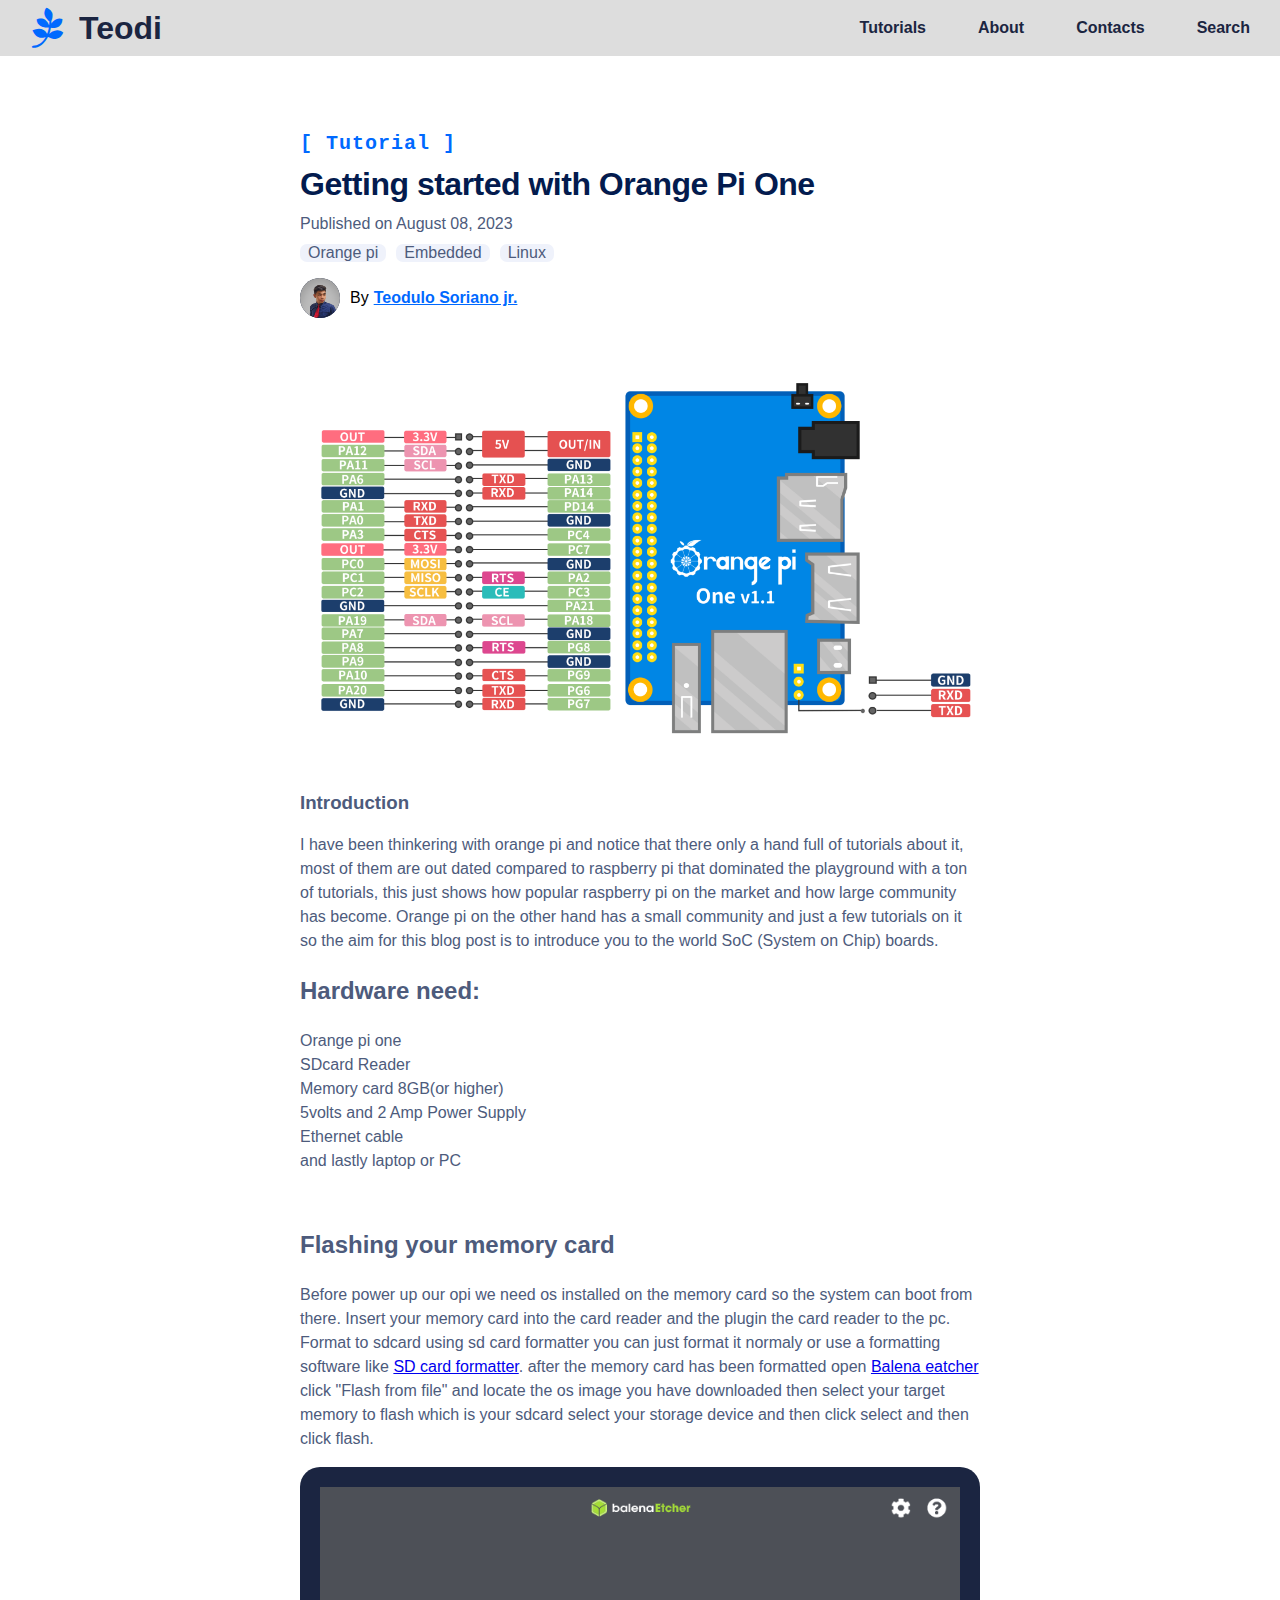
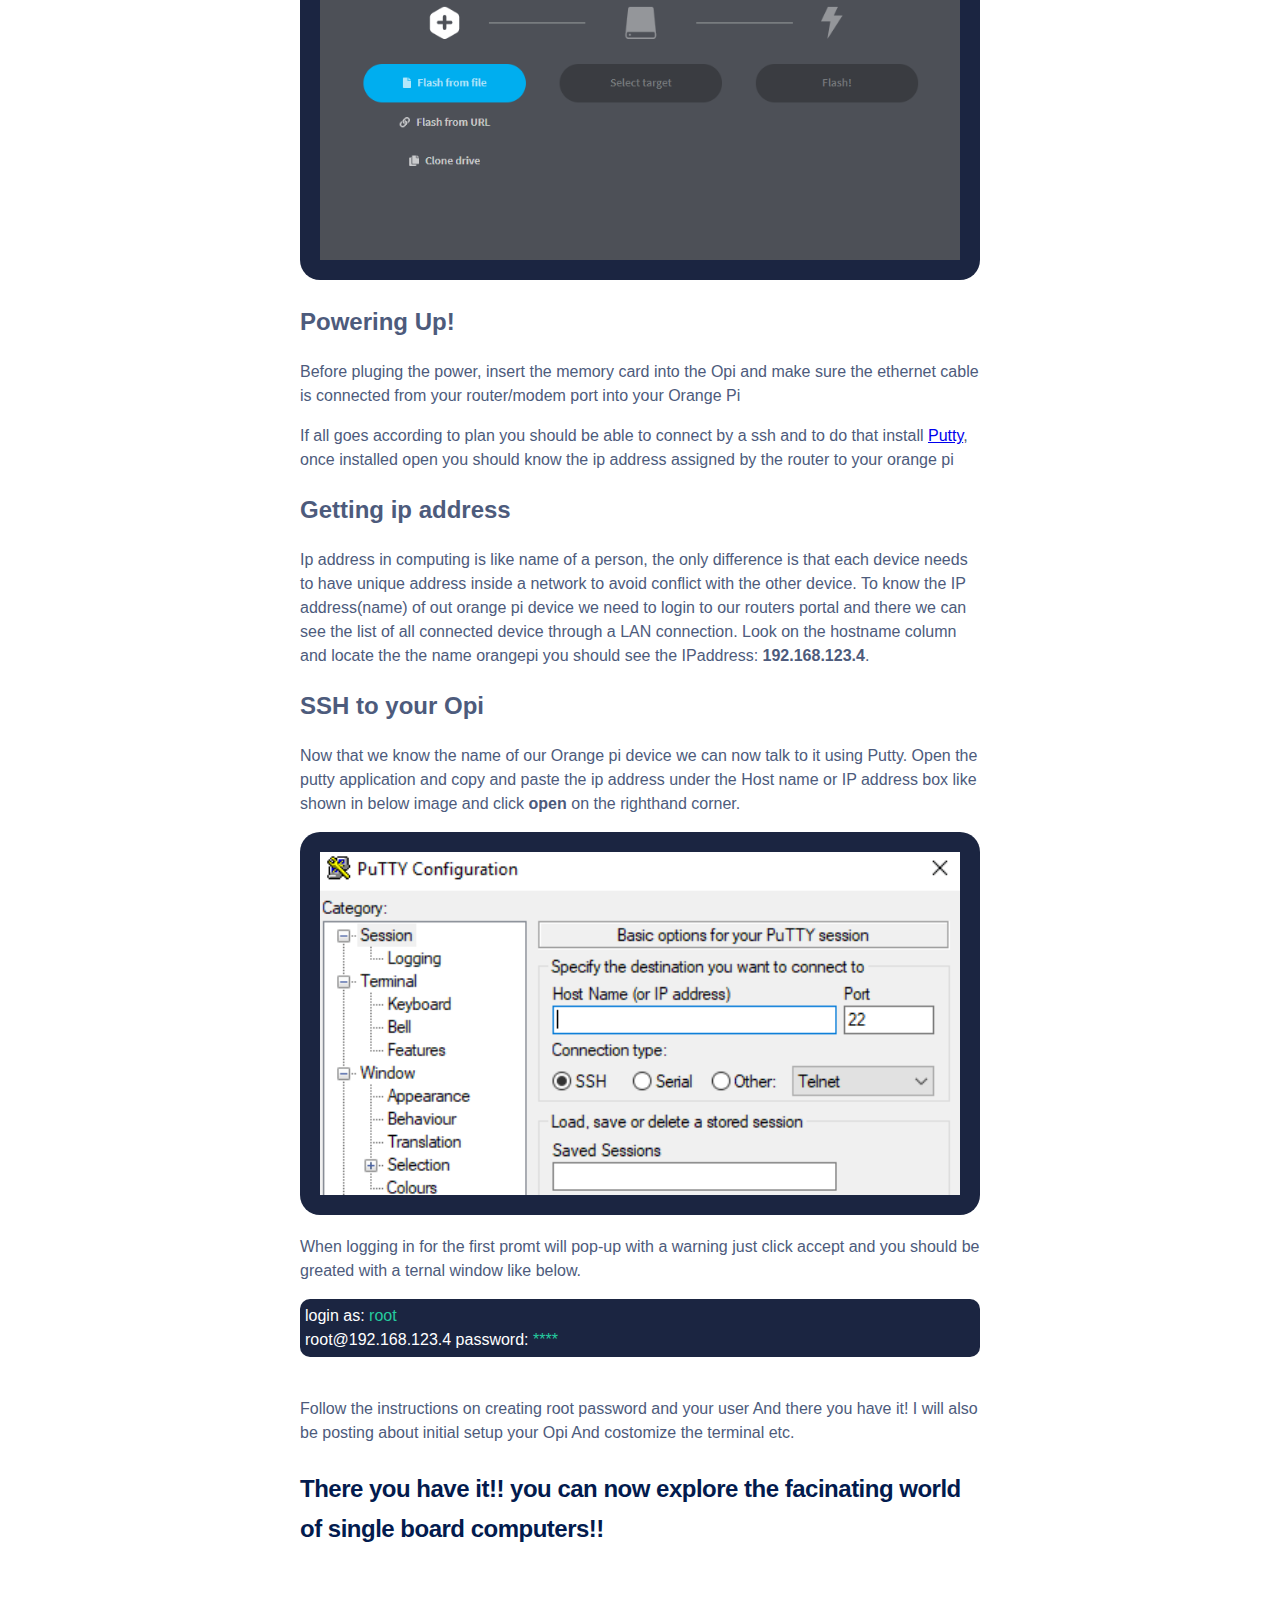
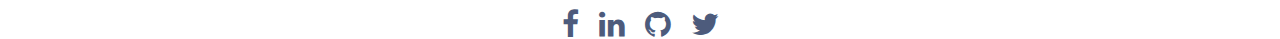
==== index.html @ 84cf5906 "maked the introduction editable" ====
<!DOCTYPE html>
<html lang="en">
<head>
    <script src="blogging.js"></script>
    <link rel="stylesheet" href="blogging.css">
    <link rel="stylesheet" href="https://cdnjs.cloudflare.com/ajax/libs/font-awesome/4.7.0/css/font-awesome.min.css">
    <meta charset="UTF-8">
    <meta http-equiv="X-UA-Compatible" content="IE=edge">
    <meta name="viewport" content="width=device-width, initial-scale=1.0">
    <title>Teodie</title>
</head>
<body >
    <header>
        
        <div class="logo_con">
            <!-- <div class="logo_img"></div> -->
            <i class="fa fa-pagelines" id="logo"></i>
            <a id="logo_text" href="#">Teodi</a>
        </div>
        
        <div class="nav__container" id="nav_container"> 
            <nav>
                <ul id="nav_ul" class="nav_ul">
                    <!-- <li><a href="#">Embedded</a></li>
                    <li><a href="#">Orange Pi</a></li> -->
                    <li><a href="#">Tutorials</a></li>
                    <li><a href="#">About</a></li>
                    <li><a href="#">Contacts</a></li>
                    <li><a href="#">Search</a></li>
                    <!-- <li><i class="nav_close" id="close_nav">x</i></li> -->
                </ul>


            </nav>
        </div>

        <label class="burger_menu" id="burgerm" >
            <input id="chk" type="checkbox" onchange="toggle()" />
        </label>
    </header>

    <div class="content_container">
        <div class="left_aside_container">
            <!-- <aside></aside> -->
        </div>
        <div class="section_container">
            <section>
                <div class="section_header">
                    <h4 class="type">[ Tutorial ]</h4>
                    <h1 class="title">Getting started with Orange Pi One</h1>
                </div>
                <div class="section_data">
                    <div class="published_date">Published on August 08, 2023</p></div>
                    <ul class="related_list">
                        <li>Orange pi</li>
                        <li>Embedded</li>
                        <li>Linux</li>
                    </ul>
                    <div class="section_author">
                        <!-- author image  -->

                        <div style="  height: 40px; width: 40px; border-radius: 20px; background-color: rgb(27, 37, 65); border: 0;">
                            <img src="./assets/img/teodulo.png" id="author_img">
                        </div>
                        
                        <p><p>By</p></a><a href="#" class="author_name">Teodulo Soriano jr.</a></p>
                    </div>
                </div>
                <!-- image for the blog  -->
                <img src="assets/img/opione.png" class="blog_img" alt="blogging image">
            </section>

            
            <section class="blogging_section">
                <h3>Introduction</h3>
                <p contenteditable="true">I have been thinkering with orange pi and notice that there only a hand full of tutorials about it, most of them are out dated compared to raspberry pi that dominated the playground with a ton of tutorials, this just shows how popular raspberry pi on the market and how large community has become. Orange pi on the other hand has a small community and just a few tutorials on it so the aim for this blog post is to introduce you to the world SoC (System on Chip)  boards.</p>
                
                <h2>Hardware need:</h2>

                <p>
                    Orange pi one <br>
                    SDcard Reader <br>
                    Memory card 8GB(or higher) <br>
                    5volts and 2 Amp Power Supply<br>
                    Ethernet cable <br>
                    and lastly laptop or PC
                </p>
                <!-- just space -->
                      <br>
                <h2>Flashing your memory card</h2>

                <p>Before power up our opi we need os installed on the memory card so the system can boot from there.
                    Insert your memory card into the card reader and the plugin the card reader to the pc.
                    Format to sdcard using sd card formatter you can just format it normaly or use a formatting 
                    software like <a href="https://www.sdcardformatter.com/" target="_blank">SD card formatter</a>.
                    after the memory card has been formatted open
                    <a href="https://etcher.balena.io/" target="_blank">Balena eatcher</a>
                    click "Flash from file" and locate the os image you have downloaded then select your
                    target memory to flash which is your sdcard select your storage
                    device and then click select and then click flash.
                </p>

                <img class="tutorial_images" src="assets/img/balena.PNG" alt="balena ">

                <h2>Powering Up!</h2>

                <p>Before pluging the power, insert the memory card into the Opi 
                    and make sure the ethernet cable is connected from your router/modem
                    port into your Orange Pi
                </p>
                <p>If all goes according to plan you should be able to connect
                     by a ssh and to do that install <a href="https://www.putty.org/?paipat" target="_blank">Putty</a>, 
                     once installed open you should know the ip address assigned by the router to your orange pi</p>

                <h2>Getting ip address</h2>
                <p>Ip address in computing is like name of a person, 
                    the only difference is that each device needs 
                    to have unique address inside a network to avoid
                    conflict with the other device. To know the IP address(name)
                    of out orange pi device we need to login to our routers portal
                    and there we can see the list of all connected device through 
                    a LAN connection. Look on the hostname column and locate the the name 
                    orangepi you should see the IPaddress: <b>192.168.123.4</b>.
                </p>

                <h2 id="ssh_image">SSH to your Opi</h2>
                <p>Now that we know the name of our Orange pi device we can now
                    talk to it using Putty. Open the putty application
                    and copy and paste the ip address under the Host name
                    or IP address box like shown in below image
                    and click <b>open</b> on the righthand corner.
                    
                </p>
                <img class="tutorial_images" src="assets/img/ssh.png" alt="sshimg">

                <p>When logging in for the first promt will pop-up with a warning
                    just click accept and you should be greated with a ternal
                    window like below.
                </p>

                
                <div class="code_container">
                    <p>login as: <a>root</a> <br>
                        root@192.168.123.4 password: <a>****</a>
                    </p>
                </div>

                <p> <br> Follow the instructions on creating root password and your user And there you have it!  
                    I will also be posting about initial setup your Opi And
                    costomize the terminal etc.
                </p>

                <h1>There you have it!! you can now explore the facinating world of single board computers!!</h1>

                <footer>
                    <i class="fa fa-facebook"></i>
                    <i class="fa fa-linkedin"></i>
                    <i class="fa fa-github"></i>
                    <i class="fa fa-twitter"></i>
                </footer>

            </section>
        </div>

        <div class="right_aside_container">
            <!-- <aside></aside> -->
        </div>
    </div>

    

</body>
</html>
---- blogging.css ----
:root {

  /*=============== NAV BAR variables ===============*/
  --header-bkg-color: rgb(221, 221, 221);
  --header-hight: 3.5em;


  /*=============== COLOR VARIABLES ===============*/
  --lightblue-color: rgb(0, 105, 255);
  --darkblue-color: rgb(27, 37, 65);
  --background-color: white;
  --content-text-color: rgb(77, 91, 124);

}

* {
  box-sizing: border-box;
  margin: 0px;
  padding: 0px;
}

body {
  margin: 0;
  padding: 0;
  background-color: var(--background-color);
  font-family: Inter, sans-serif;
}

header {
  background-color: var(--header-bkg-color);
  height: var(--header-hight);
  display: flex;
  align-items: center;
  justify-content: space-between;
  width: 100%;
  position: fixed;
  z-index: 2;
}

.logo_con {
  display: flex;
  align-items: center;
  justify-content: center;
  gap: 1em;
  margin-left: 2em;
}


.logo_con a {
  text-decoration: none;
  color: rgb(27, 37, 65);
  font-family: Epilogue,sans-serif;
  font-size: xx-large;
  font-weight: 600;
}


.nav__container {
  align-items: center;
}

/* para maging kalinya nya yung mga search nav button  */
nav {
  display: flex;
}

nav ul {
  list-style: none;
  margin: 0;
  padding: 20px;
  display: flex;
  gap: 2em;
}

nav li{
  list-style: none;
  padding: 10px;
}

nav li:hover {
  border-radius: 10px;
  background-color: rgb(239, 242, 251);
}


nav a {
  text-decoration: none;
  color: rgb(27, 37, 65); /* White font color */
  font-family: Epilogue,sans-serif;
  font-weight: 600;
}


.logo_img {
  height: 40px;
  width: 40px;
  border-radius: 10px;
  background-color: rgb(27, 37, 65);
  border: 0;
  /* margin-left: 1.5em; */
  
}

.code_container a {
  list-style: none;
  color: rgb(37, 203, 159);
}

.searchbtn{
  padding: 5px;
}

.search-box {
  display: flex;
  align-items: center;
}

.search-box input[type="text"] {
  padding: 5px;
}

.nav__container {
  display: flex;
}

h4 {
  display: block;
  margin-block-start: 1.33em;
  margin-block-end: 1.33em;
  margin-inline-start: 0px;
  margin-inline-end: 0px;
  font-weight: bold;
}

h1 {
  color: rgb(3, 27, 78);
  font-family: Epilogue, sans-serif;
  font-size: 24px;
  font-style: normal;
  font-weight: bold;
  letter-spacing: -0.5px;
  line-height: 40px;
  margin: 0px;
  padding: 0px;
  word-break: break-word;
}

.content_container {
  display: flex;
  align-items: center;
  justify-content: space-between;
  padding: 0px 20px 10px 20px;
  gap: 1em;
}

.left_aside_container {
  width: 10em;
  height: 100em;
  flex-grow: 1;
  background-color: grey;
  height: 100%;
}

.section_container {
  width: 10em;
  height: 100em;
  flex-grow: 5;
  border-radius: 2em;
  /* background-color: gray; */
  margin-top: 7em;
}

.right_aside_container {
  width: 10em;
  height: 100em;
  flex-grow: 1;
  background-color: grey;
  height: 100%;
}


footer {
  font-size: 30px;
  display: flex;
  align-items: center;
  justify-content: center;
  gap: 20px;
  margin: 2em;
  
}

.burger_menu {
  display: none;
}

.type{
  font-family: "JetBrains Mono", monospace;
  font-size: 20px;
  font-style: normal;
  font-weight: bold;
  letter-spacing: 1px;
  line-height: 24px;
  margin: 20px 0px 8px;
  text-transform: capitalize;
  color: rgb(0, 105, 255);
}


.published_date {
    color: rgb(77, 91, 124);
    font-size: 16px;
    line-height: 24px;
    margin: 8px 0px;
}

.title {
  font-size: 32px;
  font-family: Inter, sans-serif;
}


.related_list {
  display: flex;
  gap: 10px;
  flex-flow: wrap;
}

.related_list li {
  list-style: none;
  background: rgb(239, 242, 251);
  border-radius: 7px;
  padding: 0px 8px;
  -webkit-text-fill-color: rgb(77, 91, 124);
}

.section_author {
  display: flex;
  align-items: center;
  gap: 5px;
  margin-top: 16px;
}

.author_name {
  font-weight: 600;
  color: rgb(0, 105, 255);
  text-decoration: none;
  font-family: Inter, sans-serif;
  text-decoration: underline;
  
}

.blog_img {
  border-radius: 24px;
  display: block;
  margin: 40px 0px;
  width: 100%;
}

#author_img {
  border-radius: 50%;
}

img {
  height: 100%;
  width: 100%;
}

/* ---------------------------Blogging Section--------------------------------------- */

.blogging_section {
  color: var(--content-text-color);
  font-size: 16px;
  position: relative;
  /* i have a problem when i scroll up the fixed nav bar goes behind the text i fixed this by puttin zindex 2 in header and zindex 0 on the blogging section */
  z-index: 0;
}

.blogging_section h1, .blogging_section h2, .blogging_section h3,
.blogging_section h4, .blogging_section h5, .blogging_section h6,
.blogging_section p {
  margin: 1em 0;
}

.blogging_section p {
  line-height: 1.5;
}

.blogging_section img {
  border-radius: 20px;
}

.code_container {
  background-color: var(--darkblue-color);
  border-radius: 10px;
  overflow: auto;
  overflow-wrap: normal;
}

.code_container p {
  color: var(--background-color);
  padding: 5px;
  margin: 0;
  white-space: nowrap;
}


.tutorial_images {
  padding: 20px;
  background-color: var(--darkblue-color);
}

/* ------------------------------------------------------------------ */


/* Add responsive styles for mobile */
@media (max-width: 700px) {

  .code_container p{
    margin: 0;
  }

  .nav__container {
    position: fixed;
  }

  .author_name {
    font-weight: 900;

  }
  header{
    padding: 9px;
    z-index: 2;
  }

  .logo_con a {
    font-size: larger;
    font-weight: bolder;
  }
 
  .logoimg {
      height: 30px; /* Adjust logo height for mobile */
  }
  

  .logo_con {
    gap: 1em;
    margin-left: .5em;
  }


  /* For burger menu */
  .burger_menu {
    display: flex;
    flex-direction: column;
    cursor: pointer;
    position: absolute; /* This emables me to float the burger menu w/o interferring with the nav list being in column*/
    right: 15px; 
    gap: 6px;
  }

  .burger_menu::before,
  .burger_menu::after,
  .burger_menu input{
    content: "";
    display: flex;
    height: 3px;
    width: 25px;
    padding: 0;
    border-radius: 10px;
    background-color: rgb(27, 37, 65);
    border: 0;
    margin-right: 15px; 
    /* while slowly fading out and while shortening the width */
    transition: opacity 200ms ease-in-out, width 200ms;

    /* for the burger menu to rotate on the side rather than its center */
    transform-origin: left center;
  }

  .show_menu {
    align-items: self-start;
    justify-content: flex-end;
    gap: 2em;
    flex-direction: column-reverse;
    font-size: large;
    background-color: rgb(221, 221, 221);
    position: fixed;
    top: 0;
    right: -2%;
    width: 70%;
    height: 100%;
    box-shadow: -1px 0 4px rgba(14, 55, 63, 0.15);
    padding: 3rem;
    transition: .4s;
    margin-top: 1;
  }

  .burger_menu input {
    outline: none;
    appearance: none;
  }
  
    /* when the menu has bee checked rotate the upper and lower line */
  .burger_menu:has(input:checked)::before{
    rotate: 45deg;
  }

  .burger_menu:has(input:checked)::after {
    rotate: -45deg;
  }

  .burger_menu input:checked {
    opacity: 0;
    width: 0;
  }



  .nav_ul {
    align-items: self-start;
    justify-content: flex-end;
    gap: 2em;
    flex-direction: column-reverse;
    font-size: large;
    background-color: rgb(221, 221, 221);
    position: fixed;
    top: 0;
    right: -100%;
    width: 70%;
    height: 100%;
    box-shadow: -1px 0 4px rgba(14, 55, 63, 0.15);
    padding: 3rem;
    transition: .5s;
    margin-top: 1;
  }


  li a {
    font-weight: 900;
  }

  .type{
    font-size: 16px;
  }
}

@media(max-width: 200px){
  #logo_text {
    display: none;
  }
}

 #logo {
  /* color: rgb(27, 37, 65); */
  color: rgb(0, 105, 255);
  font-size: 40px;
 }

/* ---------------------------------------------------------- */
@media (max-width: 1070px){
  .right_aside_container {
    display: none;
  }
  .section_container {
    flex-grow: 1;
  }

  .left_aside_container, .right_aside_container{
    display: none;
  }

}
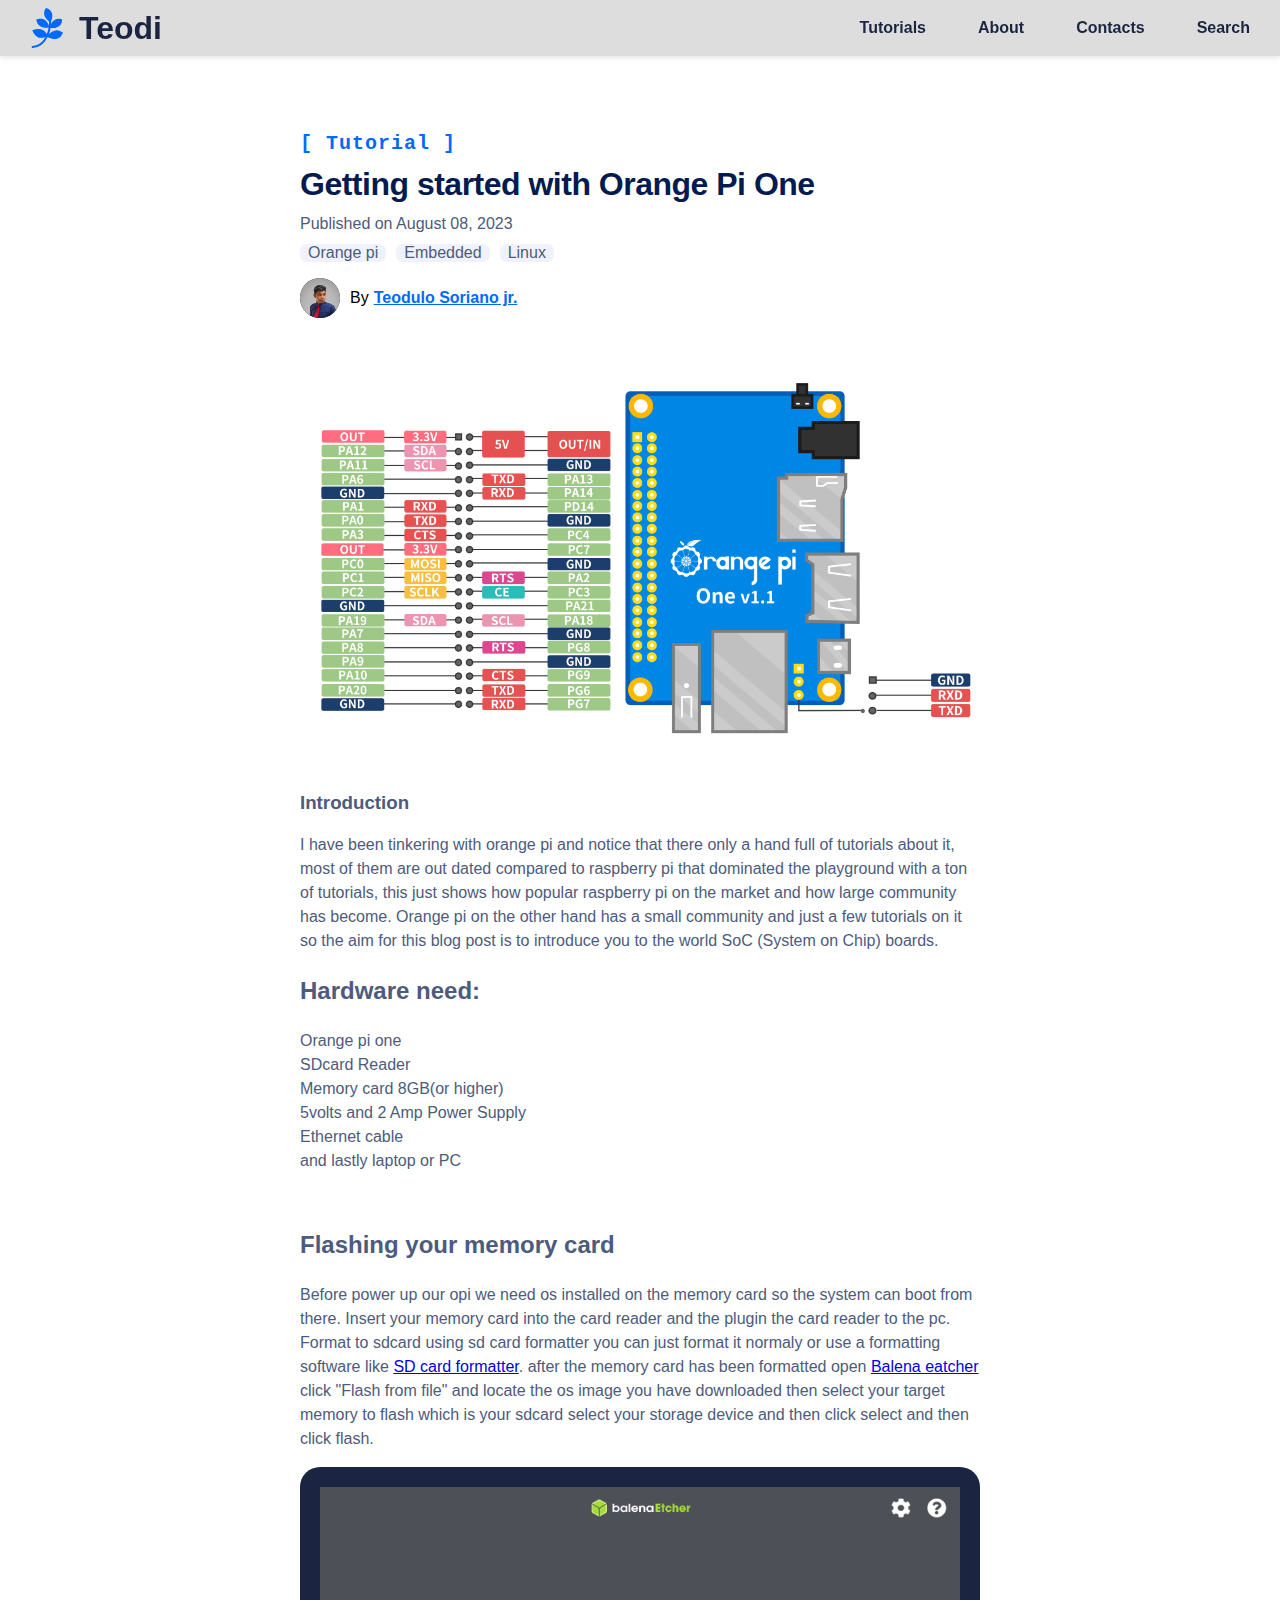
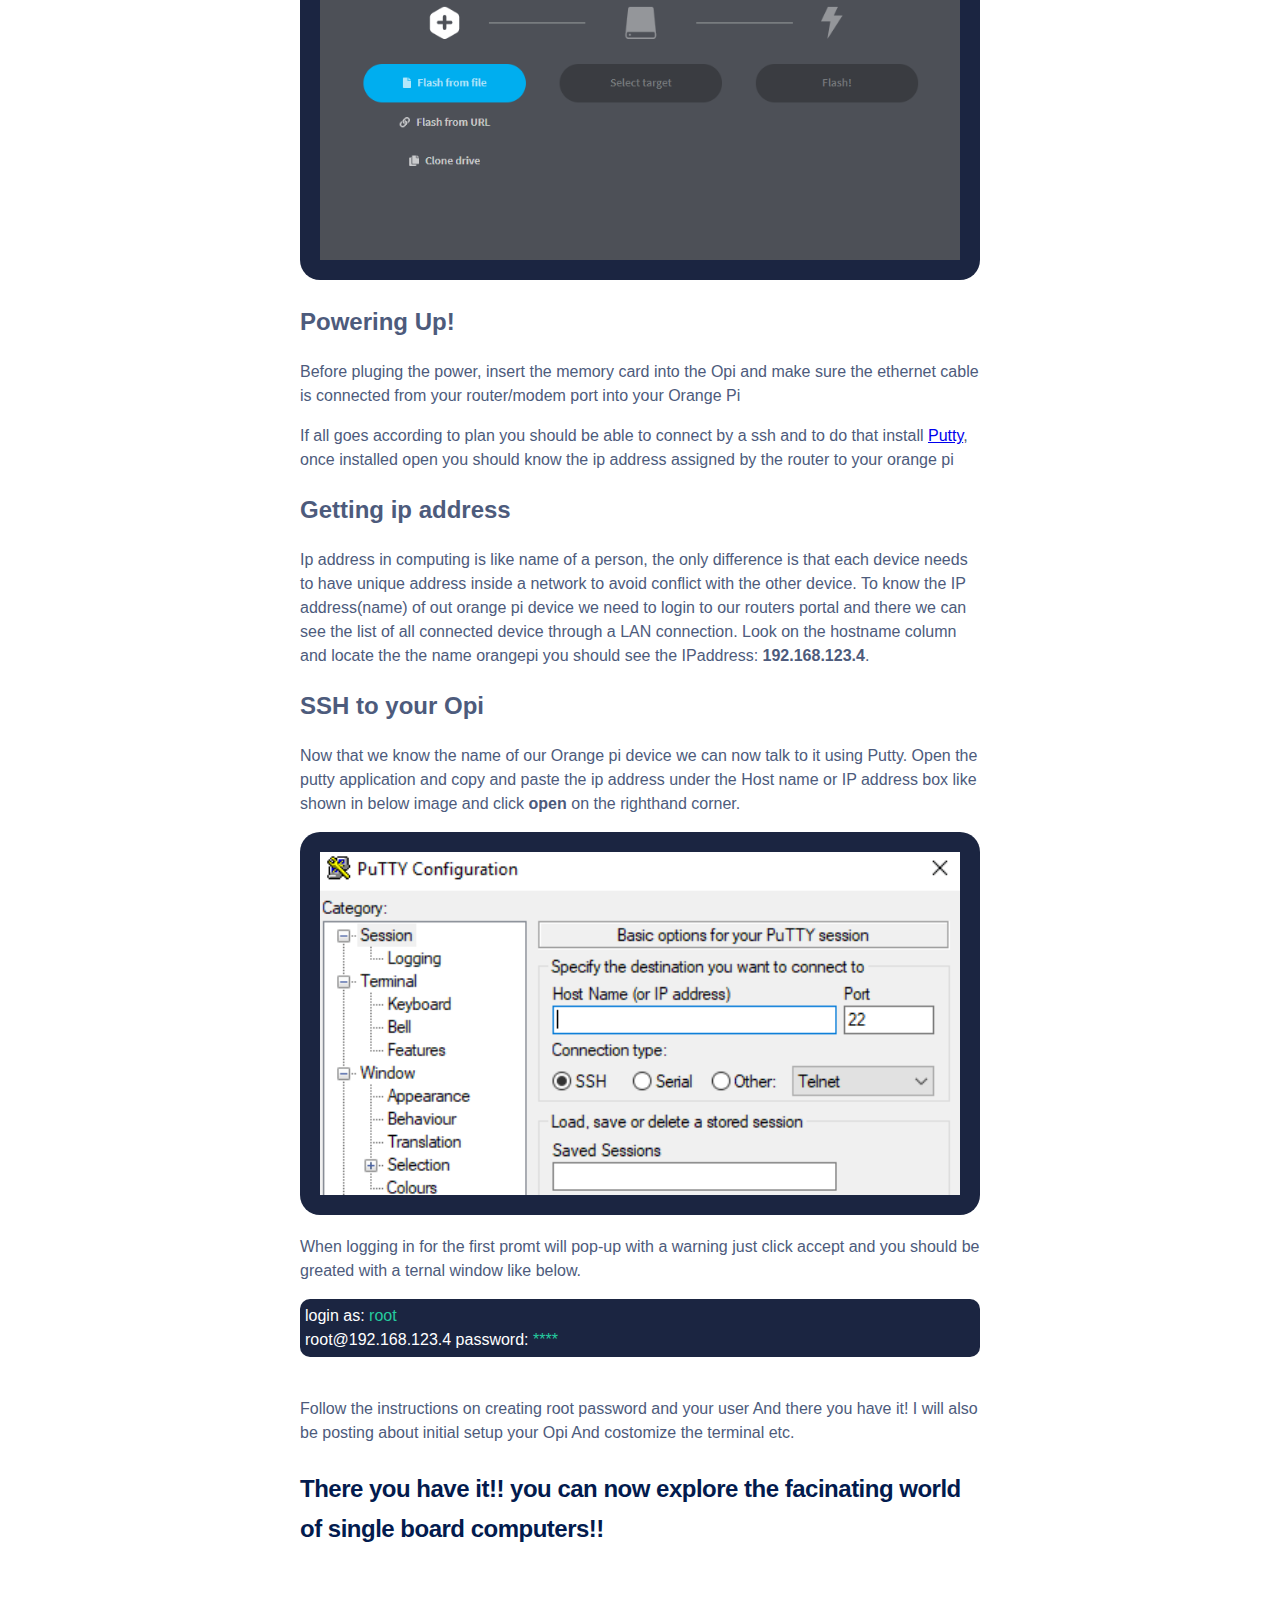
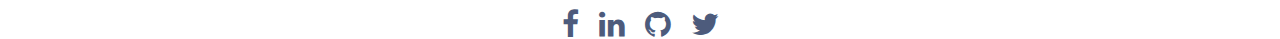
==== commit 8becd2c0: "added about html" ====
--- a/index.html
+++ b/index.html
@@ -7,7 +7,7 @@
     <meta charset="UTF-8">
     <meta http-equiv="X-UA-Compatible" content="IE=edge">
     <meta name="viewport" content="width=device-width, initial-scale=1.0">
-    <title>Teodie</title>
+    <title>Teodi</title>
 </head>
 <body >
     <header>
@@ -27,7 +27,6 @@
                     <li><a href="#">About</a></li>
                     <li><a href="#">Contacts</a></li>
                     <li><a href="#">Search</a></li>
-                    <!-- <li><i class="nav_close" id="close_nav">x</i></li> -->
                 </ul>
 
 
@@ -73,7 +72,7 @@
             
             <section class="blogging_section">
                 <h3>Introduction</h3>
-                <p contenteditable="true">I have been thinkering with orange pi and notice that there only a hand full of tutorials about it, most of them are out dated compared to raspberry pi that dominated the playground with a ton of tutorials, this just shows how popular raspberry pi on the market and how large community has become. Orange pi on the other hand has a small community and just a few tutorials on it so the aim for this blog post is to introduce you to the world SoC (System on Chip)  boards.</p>
+                <p contenteditable="true">I have been tinkering with orange pi and notice that there only a hand full of tutorials about it, most of them are out dated compared to raspberry pi that dominated the playground with a ton of tutorials, this just shows how popular raspberry pi on the market and how large community has become. Orange pi on the other hand has a small community and just a few tutorials on it so the aim for this blog post is to introduce you to the world SoC (System on Chip)  boards.</p>
                 
                 <h2>Hardware need:</h2>
 
--- a/blogging.css
+++ b/blogging.css
@@ -36,6 +36,7 @@
   width: 100%;
   position: fixed;
   z-index: 2;
+  box-shadow: 0 2px 5px 0 rgba(0, 0, 0, 0.1);
 }
 
 .logo_con {
@@ -158,8 +159,7 @@
   width: 10em;
   height: 100em;
   flex-grow: 1;
-  background-color: grey;
-  height: 100%;
+  margin-top: 4em;
 }
 
 .section_container {
@@ -175,8 +175,7 @@
   width: 10em;
   height: 100em;
   flex-grow: 1;
-  background-color: grey;
-  height: 100%;
+  margin-top: 4em;
 }
 
 
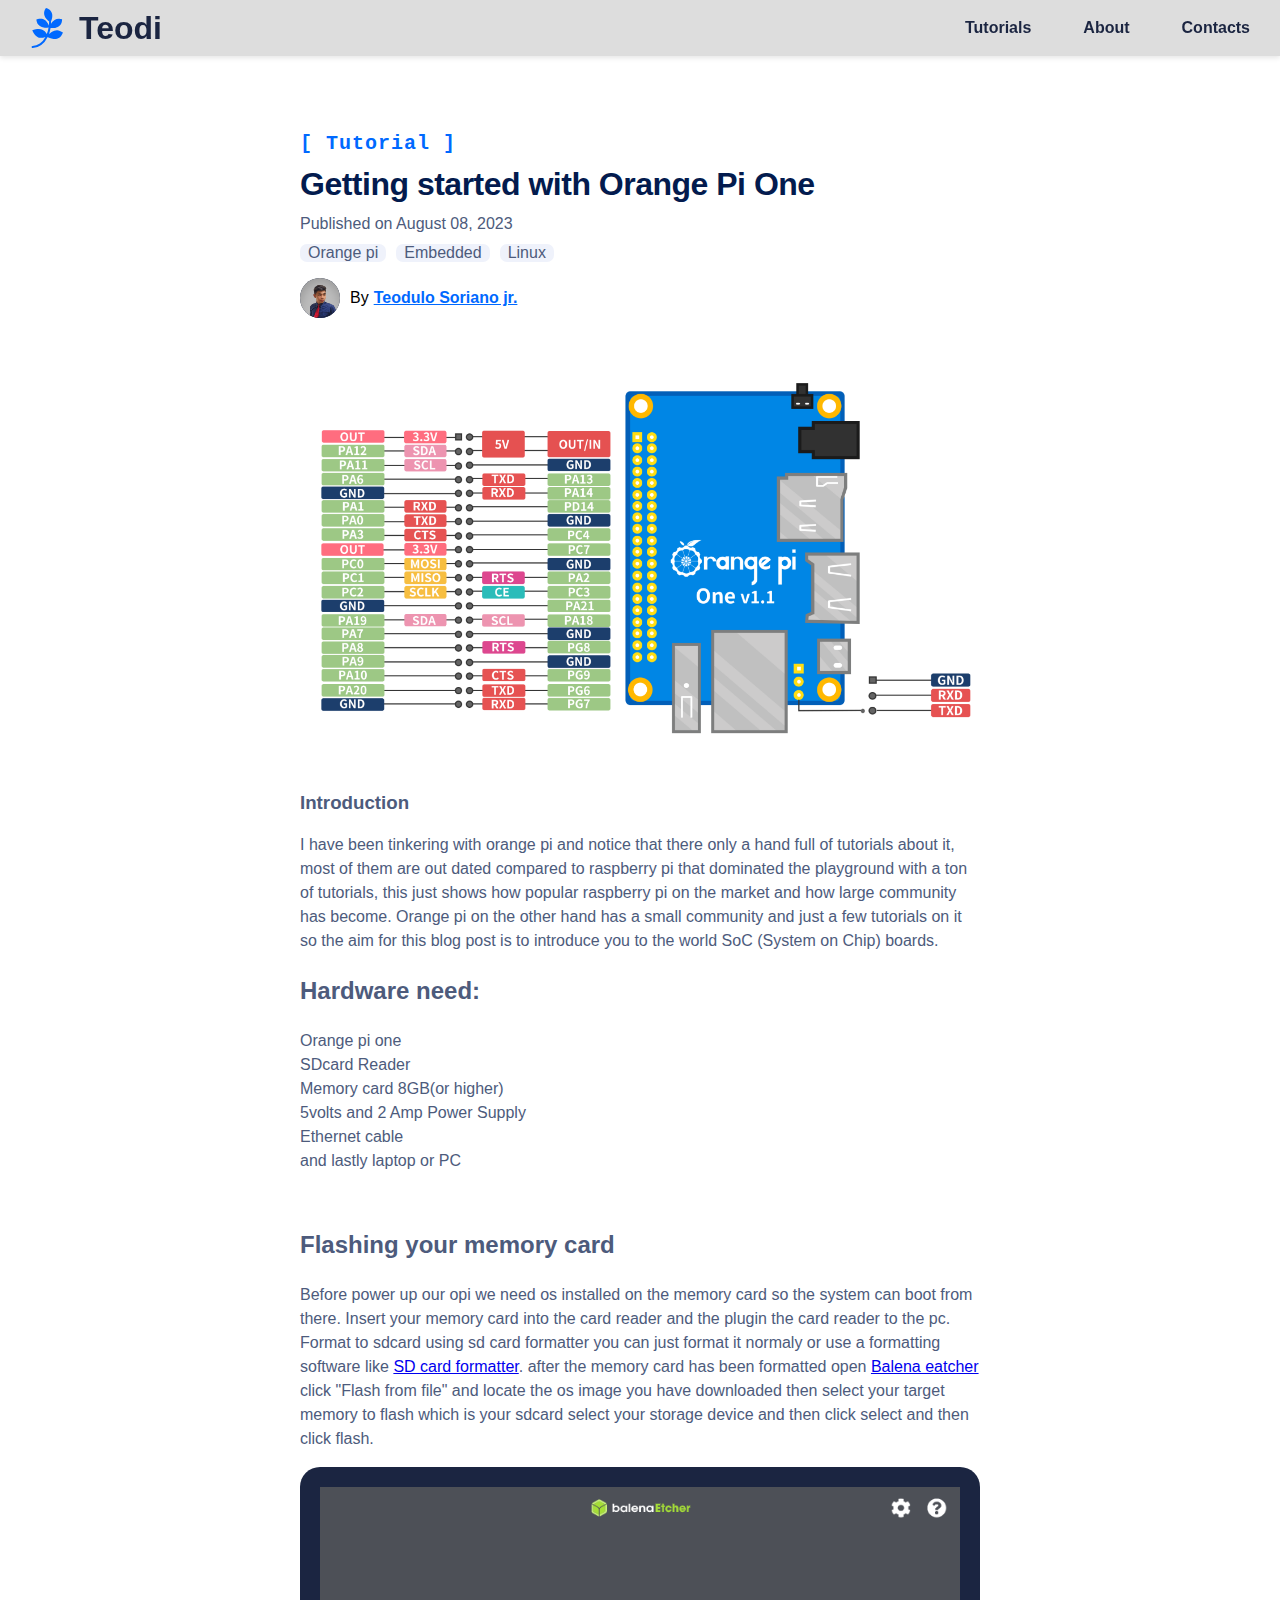
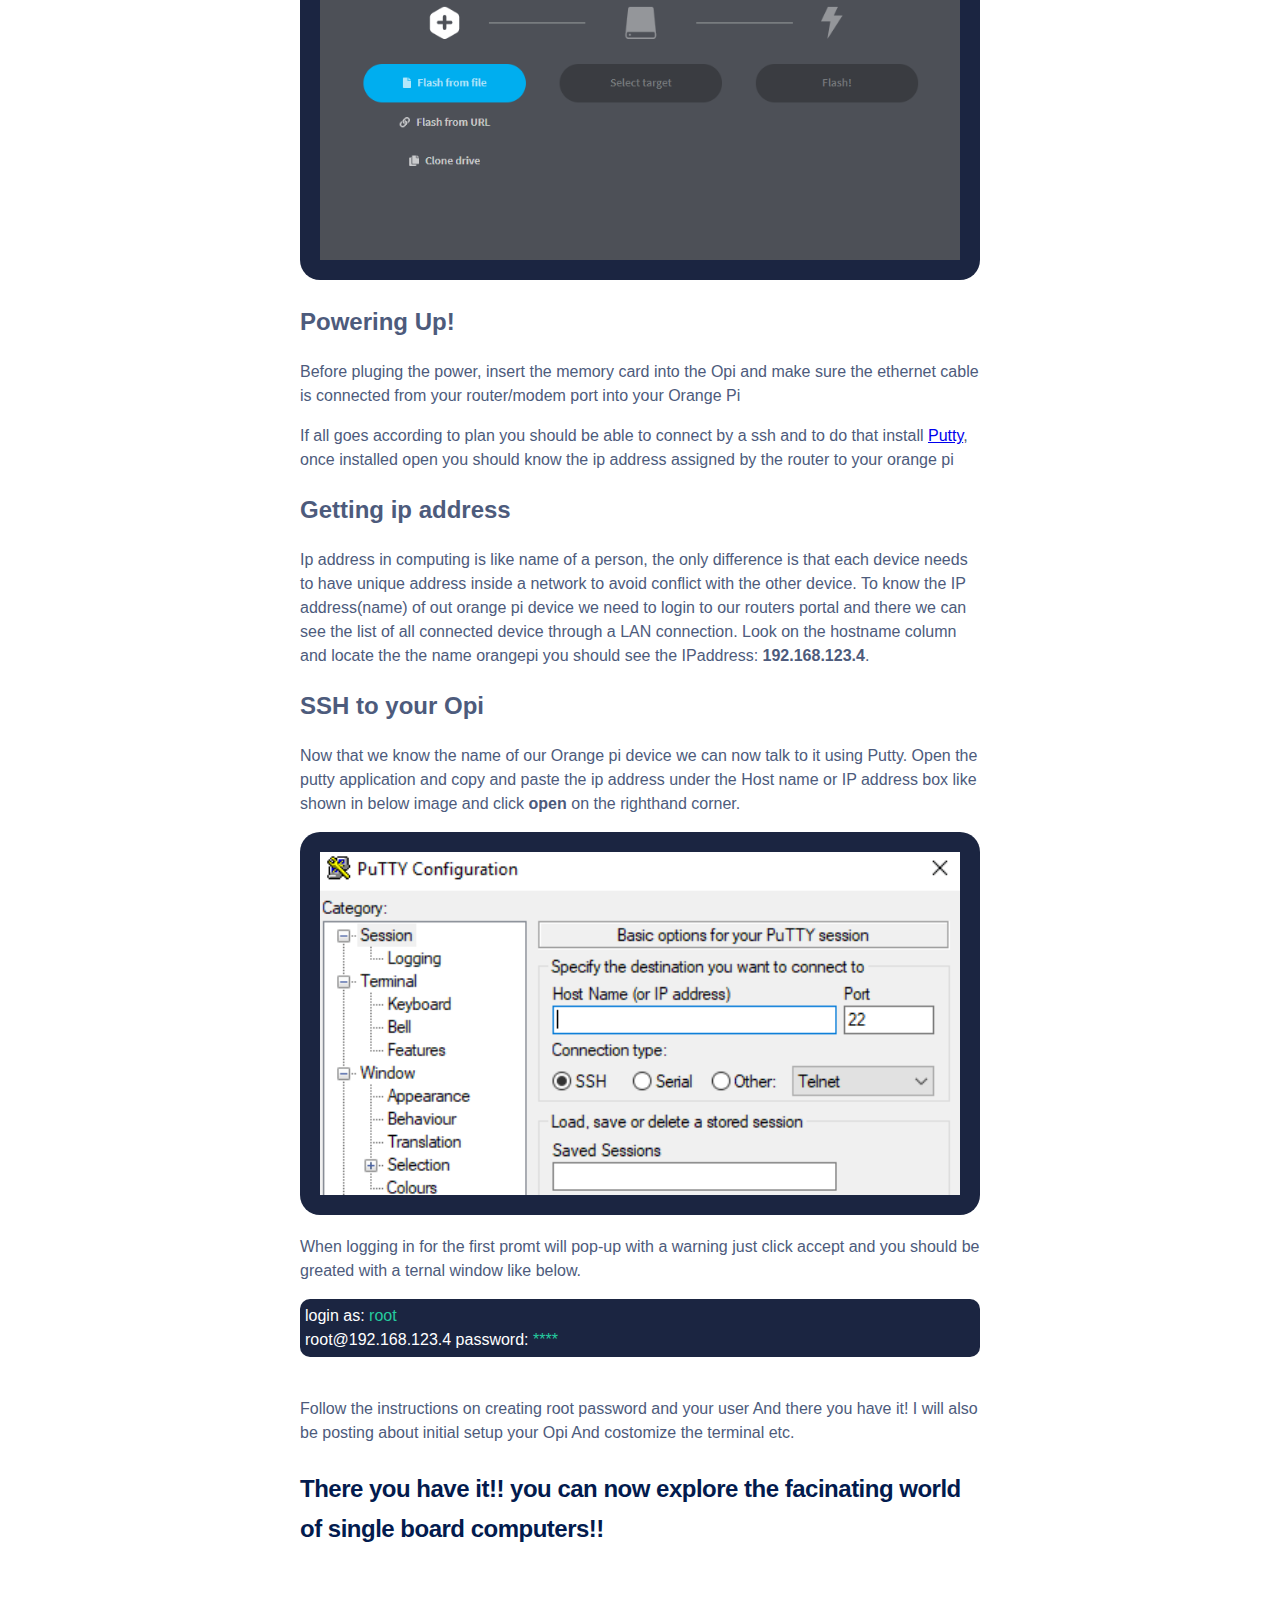
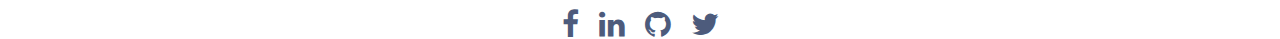
==== commit e78ab6ed: ""Just update at once"" ====
--- a/index.html
+++ b/index.html
@@ -23,10 +23,10 @@
                 <ul id="nav_ul" class="nav_ul">
                     <!-- <li><a href="#">Embedded</a></li>
                     <li><a href="#">Orange Pi</a></li> -->
-                    <li><a href="#">Tutorials</a></li>
-                    <li><a href="#">About</a></li>
+                    <li><a href="./tutorials.html">Tutorials</a></li>
+                    <li><a href="./about.html">About</a></li>
                     <li><a href="#">Contacts</a></li>
-                    <li><a href="#">Search</a></li>
+    
                 </ul>
 
 
--- a/blogging.css
+++ b/blogging.css
@@ -79,10 +79,6 @@
   padding: 10px;
 }
 
-nav li:hover {
-  border-radius: 10px;
-  background-color: rgb(239, 242, 251);
-}
 
 
 nav a {
@@ -90,6 +86,22 @@
   color: rgb(27, 37, 65); /* White font color */
   font-family: Epilogue,sans-serif;
   font-weight: 600;
+  position: relative;
+}
+
+nav a::before {
+  content: "";
+  position: absolute;
+  height: 3px;
+  border-radius: 2px;
+  bottom: -2px;
+  width: 0;
+  transition: width .5s;
+  background-color: rgb(27, 37, 65);
+}
+
+nav a:hover::before {
+  width: 100%;
 }
 
 
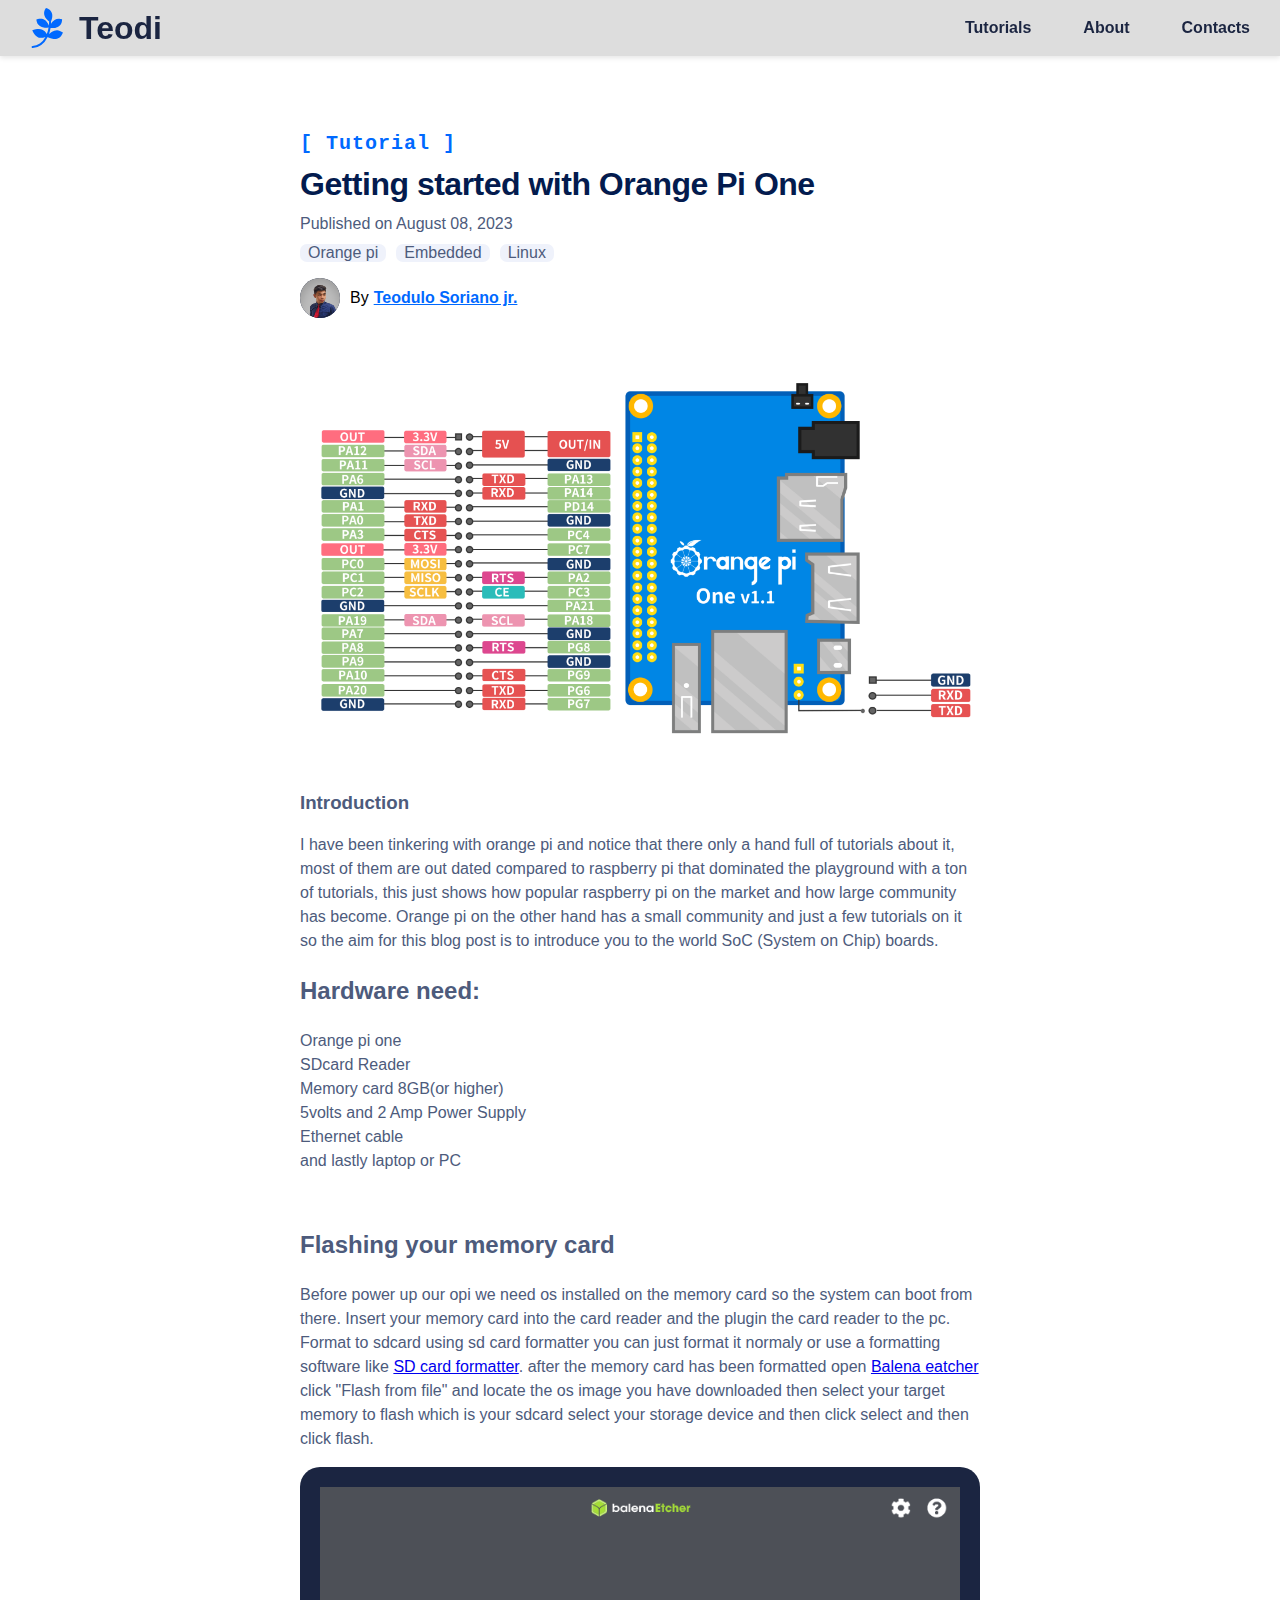
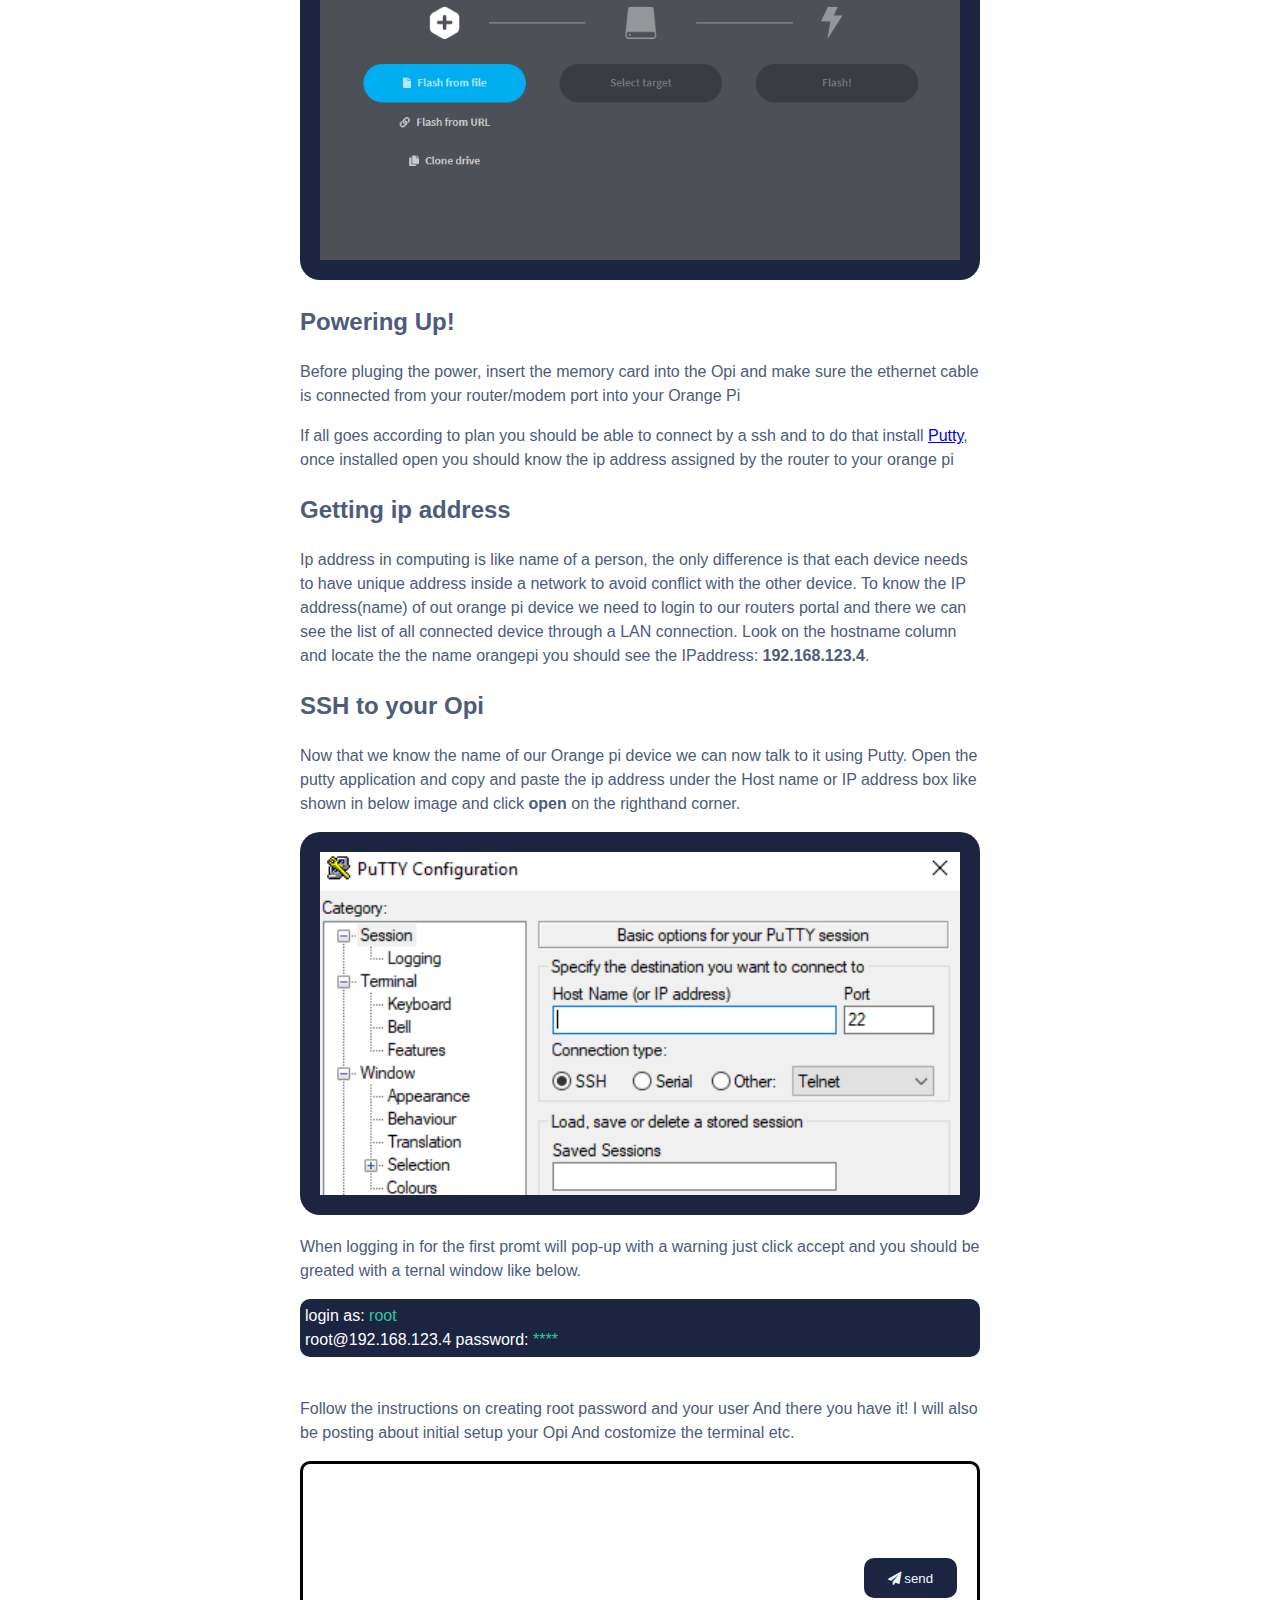
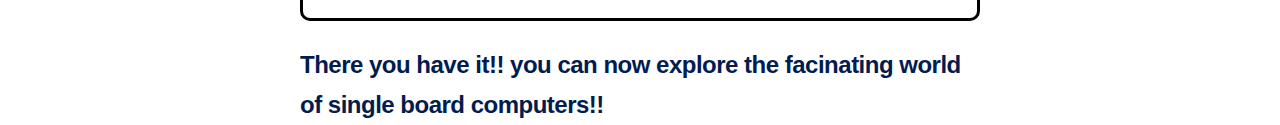
==== commit 9f110c64: "Updating" ====
--- a/index.html
+++ b/index.html
@@ -25,7 +25,7 @@
                     <li><a href="#">Orange Pi</a></li> -->
                     <li><a href="./tutorials.html">Tutorials</a></li>
                     <li><a href="./about.html">About</a></li>
-                    <li><a href="#">Contacts</a></li>
+                    <li><a href="#modal" >Contacts</a></li>
     
                 </ul>
 
@@ -149,16 +149,19 @@
                     costomize the terminal etc.
                 </p>
 
+                <div class="comment_area" contenteditable="PLAINTEXT-ONLY" aria-multiline="true" role="textbox" tabindex="0" >
+                <button class="comment_btn"><i class="fa fa-paper-plane" aria-hidden="true"></i> send</button>
+                </div>
+
                 <h1>There you have it!! you can now explore the facinating world of single board computers!!</h1>
 
-                <footer>
-                    <i class="fa fa-facebook"></i>
-                    <i class="fa fa-linkedin"></i>
-                    <i class="fa fa-github"></i>
-                    <i class="fa fa-twitter"></i>
-                </footer>
+
+
 
             </section>
+
+
+
         </div>
 
         <div class="right_aside_container">
@@ -166,6 +169,19 @@
         </div>
     </div>
 
+
+
+    <div id="modal" class="modal">
+        <div class="modal_content">
+
+            <div class="modal_header">
+                <a href="#"><i class="fa fa-window-close" ></i></a>
+						</div>
+            <div class="message"><img src="./assets/img/renovation" alt="Under Renovatipon"></div>
+        </div>
+
+    </div>
+
     
 
 </body>
--- a/blogging.css
+++ b/blogging.css
@@ -11,6 +11,7 @@
   --darkblue-color: rgb(27, 37, 65);
   --background-color: white;
   --content-text-color: rgb(77, 91, 124);
+  --code-color: #ff4084;
 
 }
 
@@ -225,6 +226,31 @@
     margin: 8px 0px;
 }
 
+.comment_area {
+  position: relative;
+  height: 10em;
+  width: 100%;
+  border: 3px black solid;
+  border-radius: 10px;
+  padding: 10px;
+}
+
+.comment_btn {
+  position: absolute;
+  border: none;
+  right: 20px;
+  bottom: 20px;
+  height: 3em;
+  width: 7em;
+  border-radius: 10px ;
+  background-color: var(--darkblue-color);
+  color: aliceblue;
+}
+
+.comment_btn:hover {
+  opacity: .5;
+}
+
 .title {
   font-size: 32px;
   font-family: Inter, sans-serif;
@@ -276,6 +302,65 @@
   height: 100%;
   width: 100%;
 }
+
+
+/*--------------------MODAL--------------------------*/
+.modal {
+  visibility: hidden;
+  position: fixed;
+  background-color: rgba(0, 0, 0, 0.5);
+  width: 100vw;
+  top: 0; left: 0; right: 0; bottom: 0;
+  transition: all .4s;
+  display: flex;
+  align-items: center;
+  justify-content: center;
+}
+
+.modal_content {
+  background-color: rgb(3, 27, 78);
+  position: absolute;
+  top: 70px;
+  max-width: 600px;
+  min-width: 300px;
+  margin: 10px;
+}
+
+.modal_header a {
+  text-decoration: none;
+  color: aliceblue;
+}
+
+.modal_header {
+  position: absolute;
+  height: 60px;
+  width: 100%;
+  background-color: rgb(3, 27, 78);
+  font-size: xx-large;
+  display: flex;
+  justify-content: right;
+  align-items: center;
+
+  padding: 10px;
+}
+
+.message {
+  margin-top: 6vh;
+}
+
+.message img {
+  height: 100%;
+  width: 100%;
+  object-fit: cover;
+}
+
+.modal:target{
+  visibility: visible;
+}
+
+
+
+
 
 /* ---------------------------Blogging Section--------------------------------------- */
 
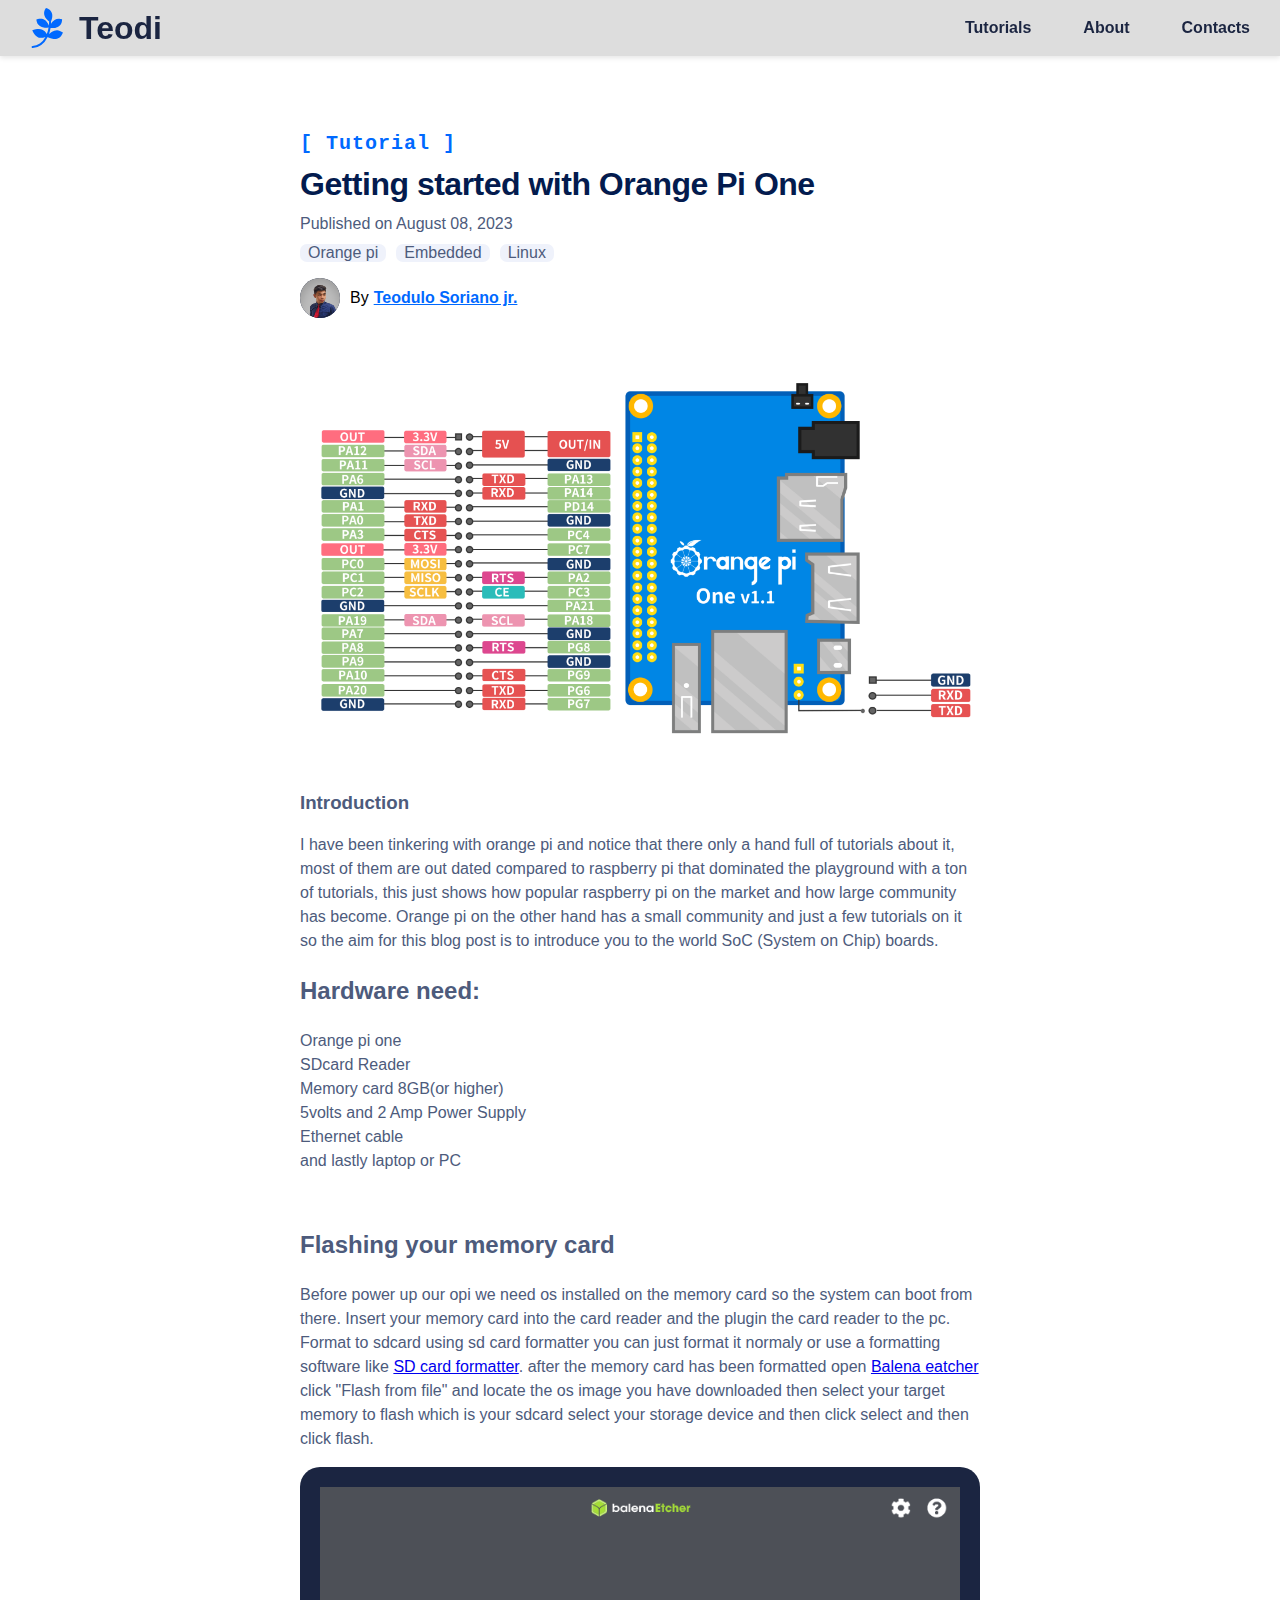
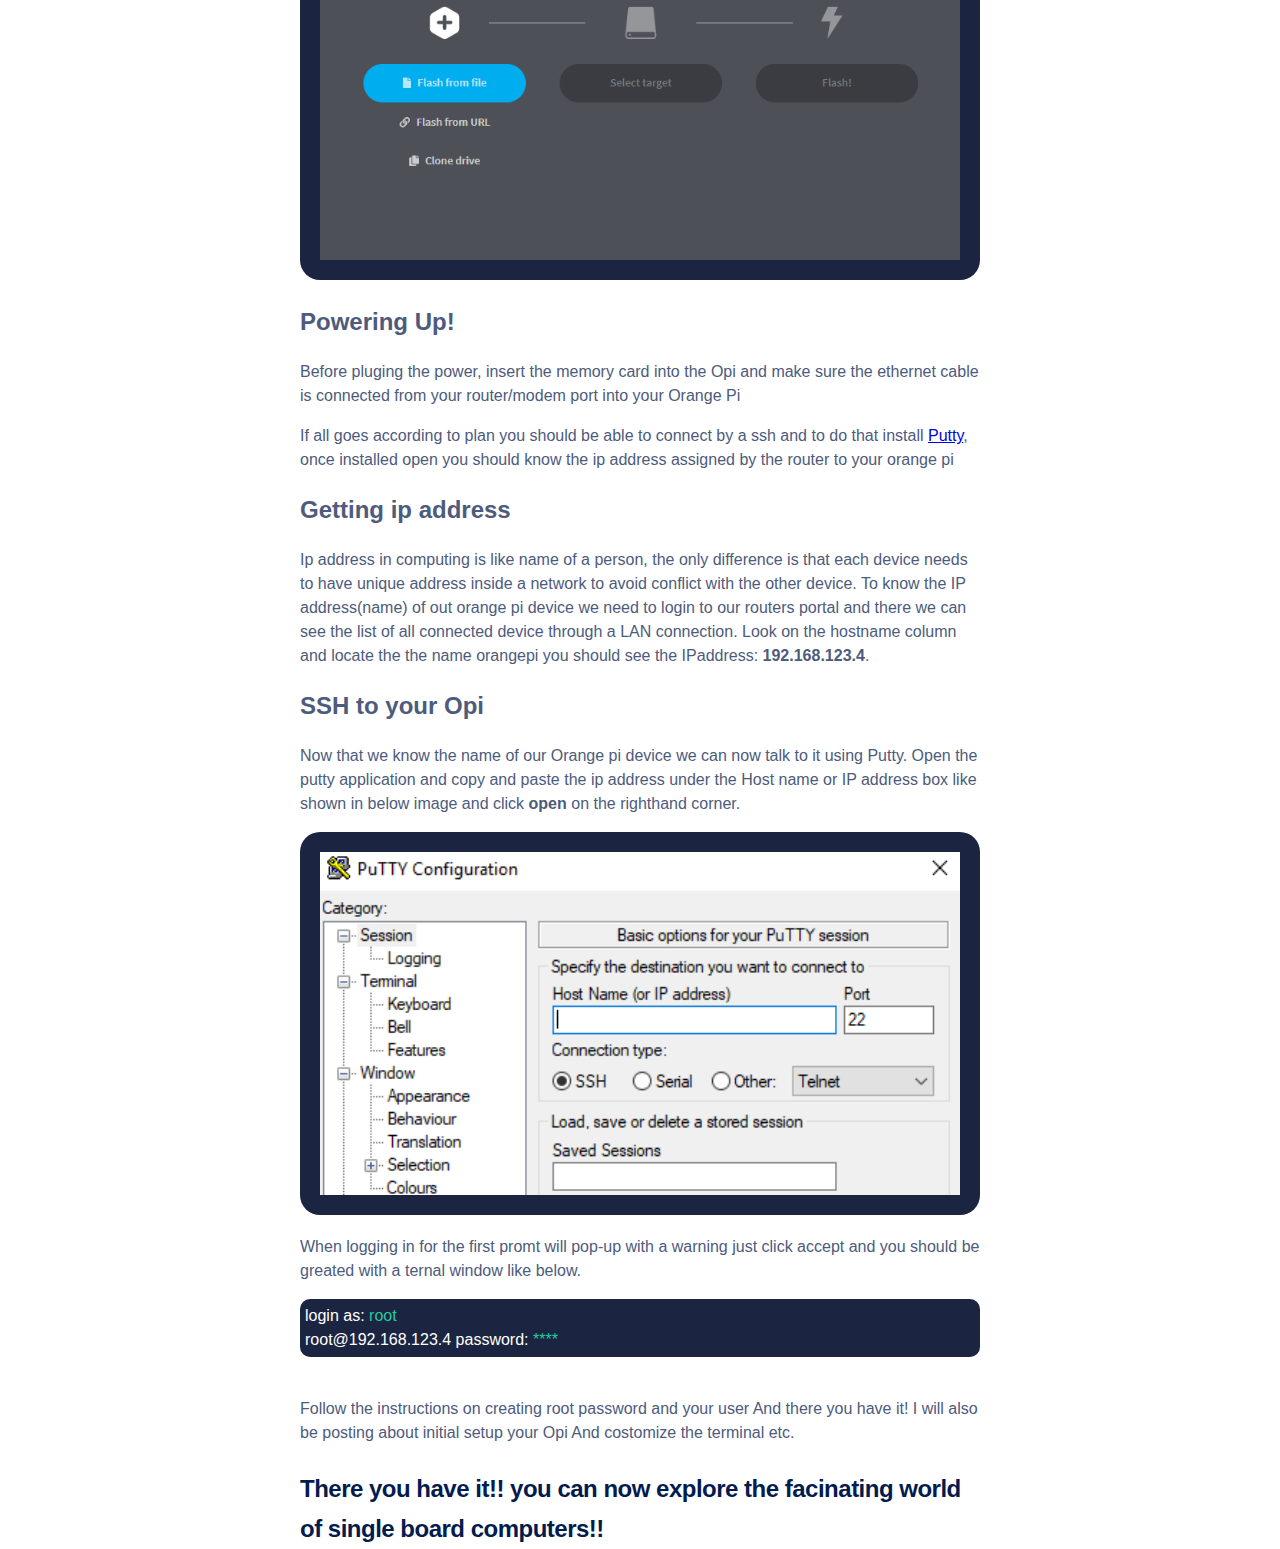
==== commit 9d795c81: "edited comment area for now" ====
--- a/index.html
+++ b/index.html
@@ -149,9 +149,9 @@
                     costomize the terminal etc.
                 </p>
 
-                <div class="comment_area" contenteditable="PLAINTEXT-ONLY" aria-multiline="true" role="textbox" tabindex="0" >
+                <!-- <div class="comment_area" contenteditable="PLAINTEXT-ONLY" aria-multiline="true" role="textbox" tabindex="0" >
                 <button class="comment_btn"><i class="fa fa-paper-plane" aria-hidden="true"></i> send</button>
-                </div>
+                </div> -->
 
                 <h1>There you have it!! you can now explore the facinating world of single board computers!!</h1>
 
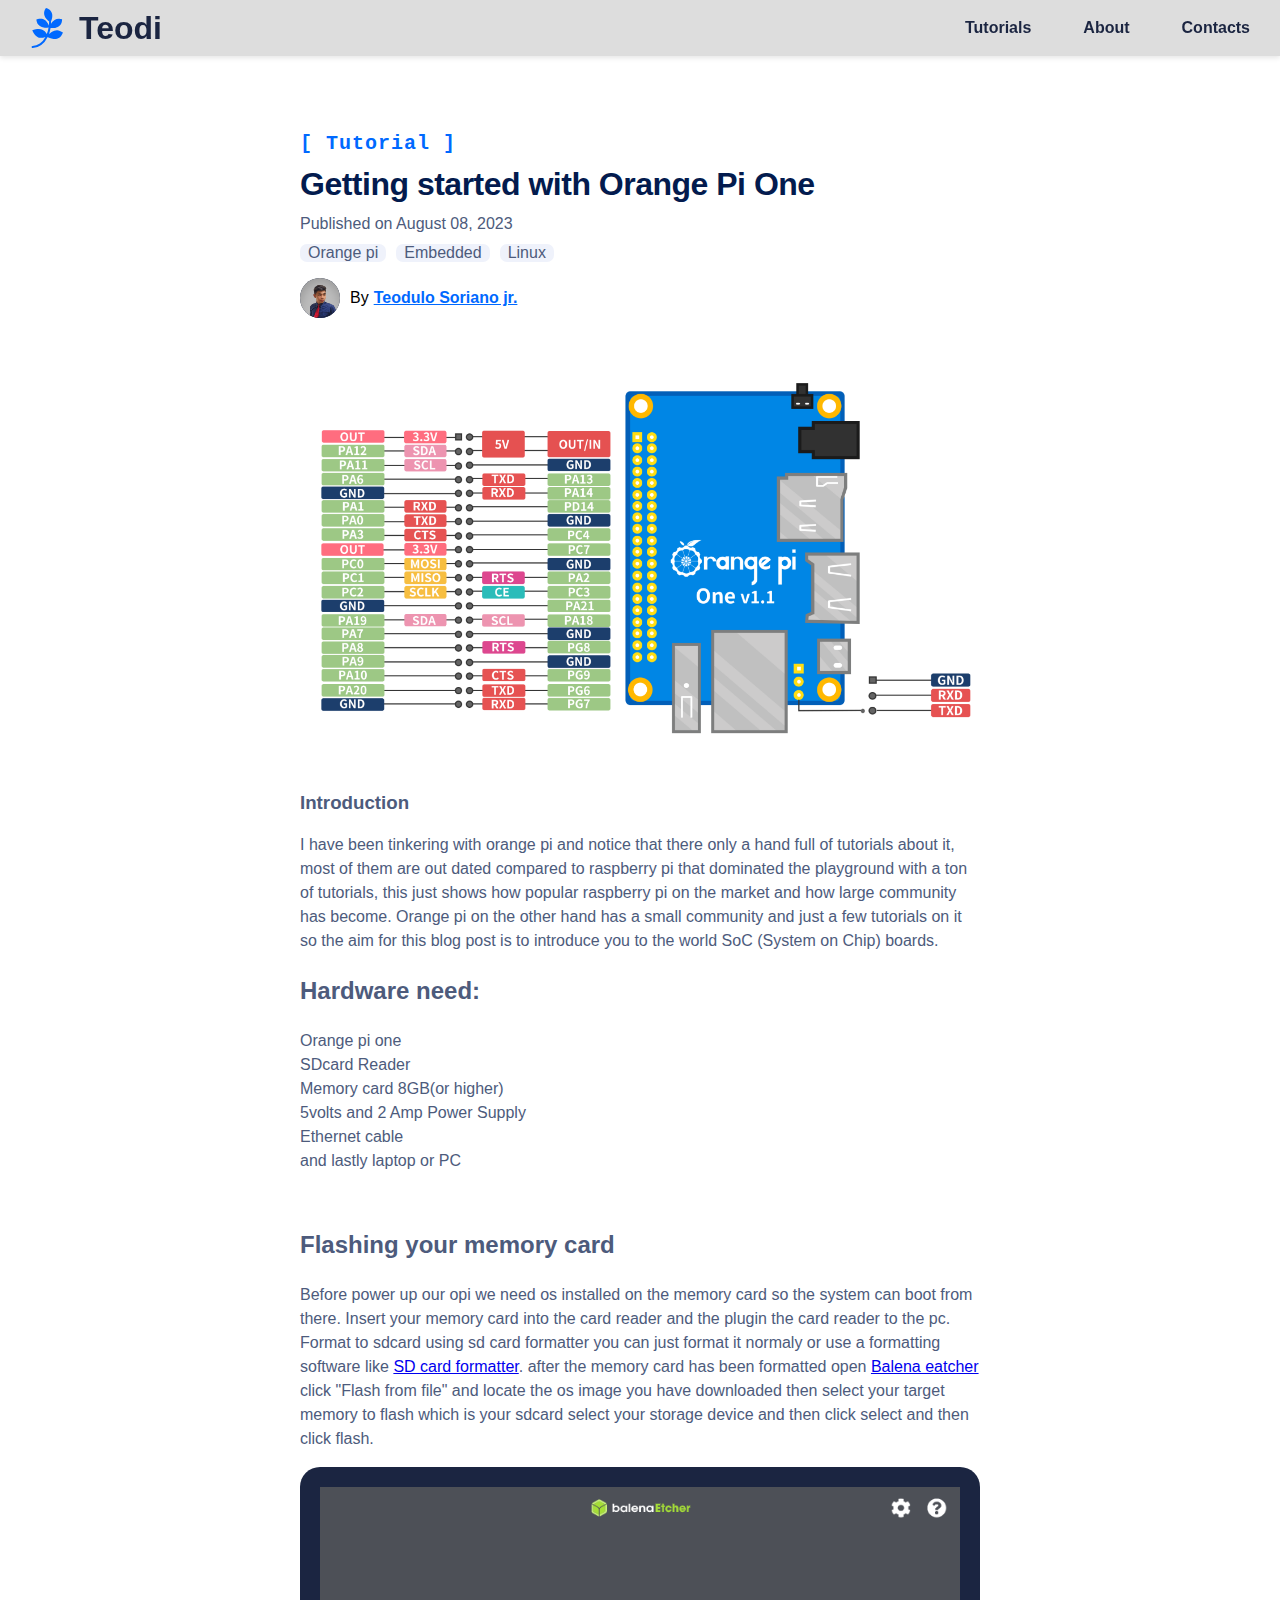
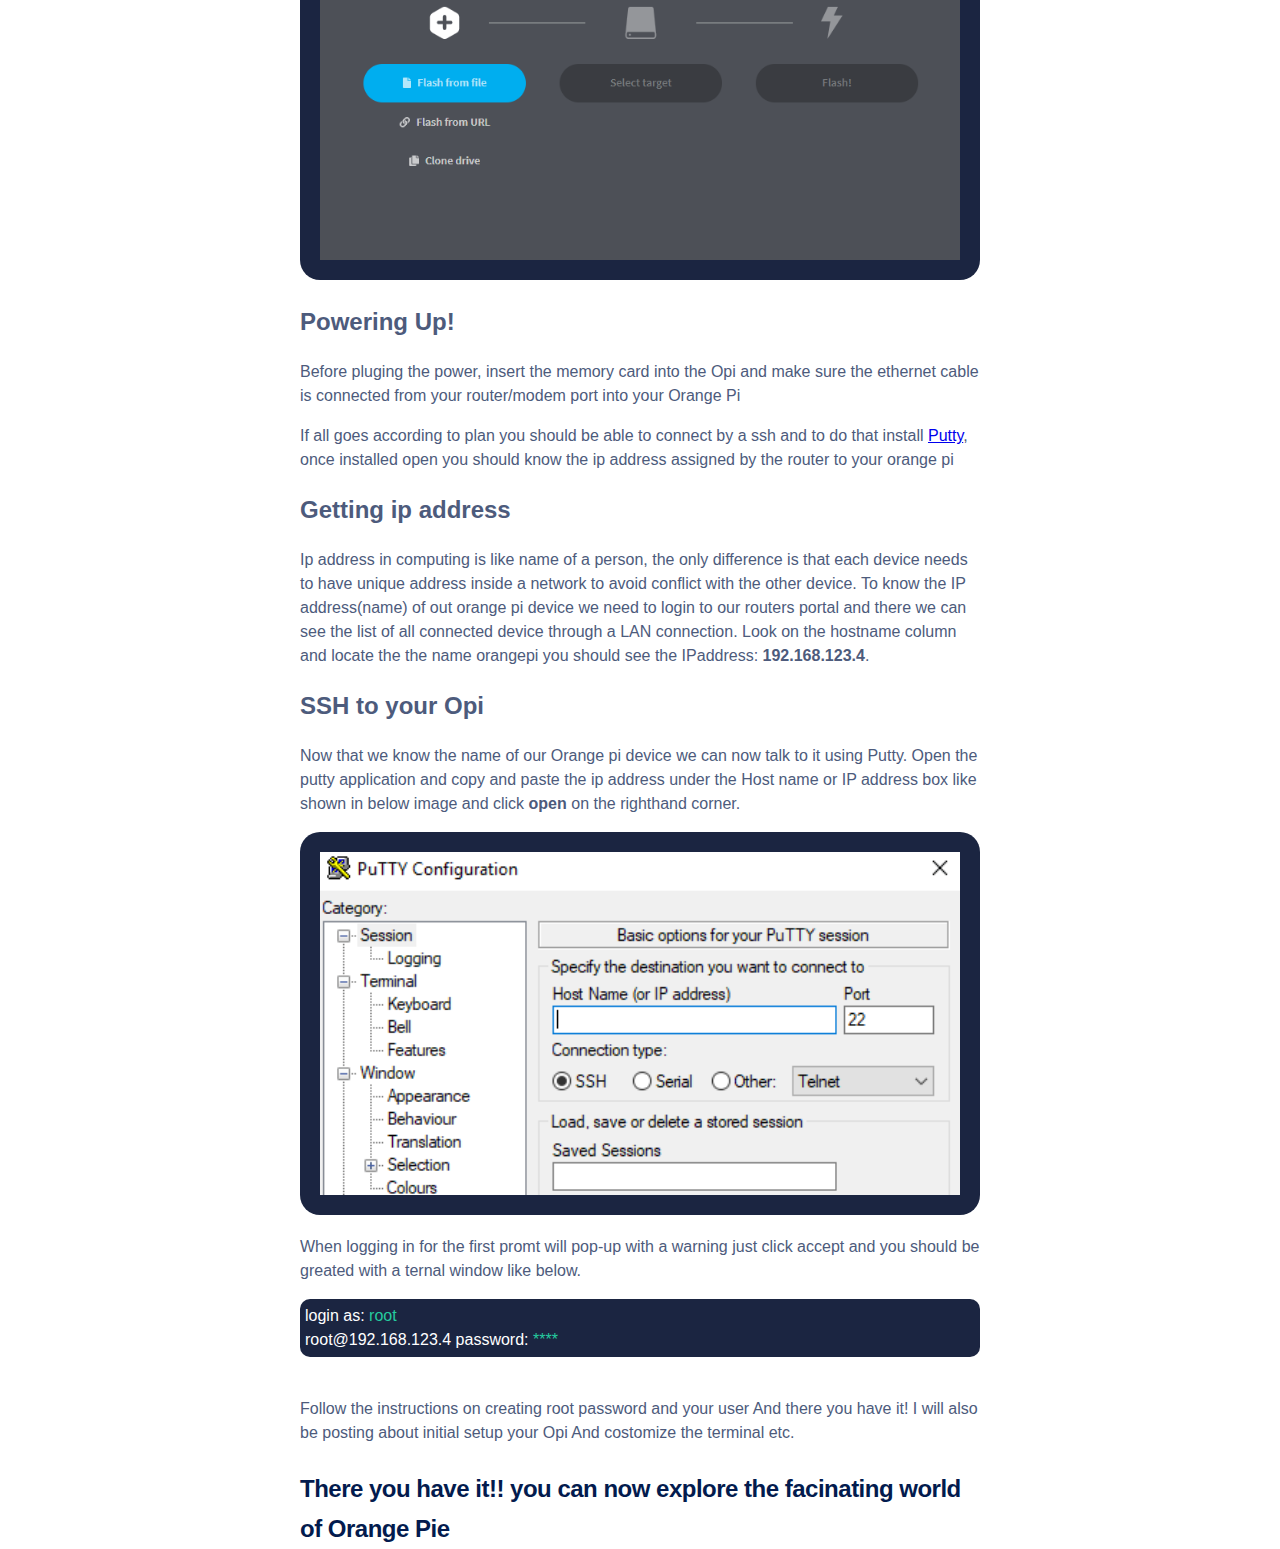
==== commit f9dbca5d: "edited last line" ====
--- a/index.html
+++ b/index.html
@@ -153,7 +153,7 @@
                 <button class="comment_btn"><i class="fa fa-paper-plane" aria-hidden="true"></i> send</button>
                 </div> -->
 
-                <h1>There you have it!! you can now explore the facinating world of single board computers!!</h1>
+                <h1>There you have it!! you can now explore the facinating world of Orange Pie</h1>
 
 
 
